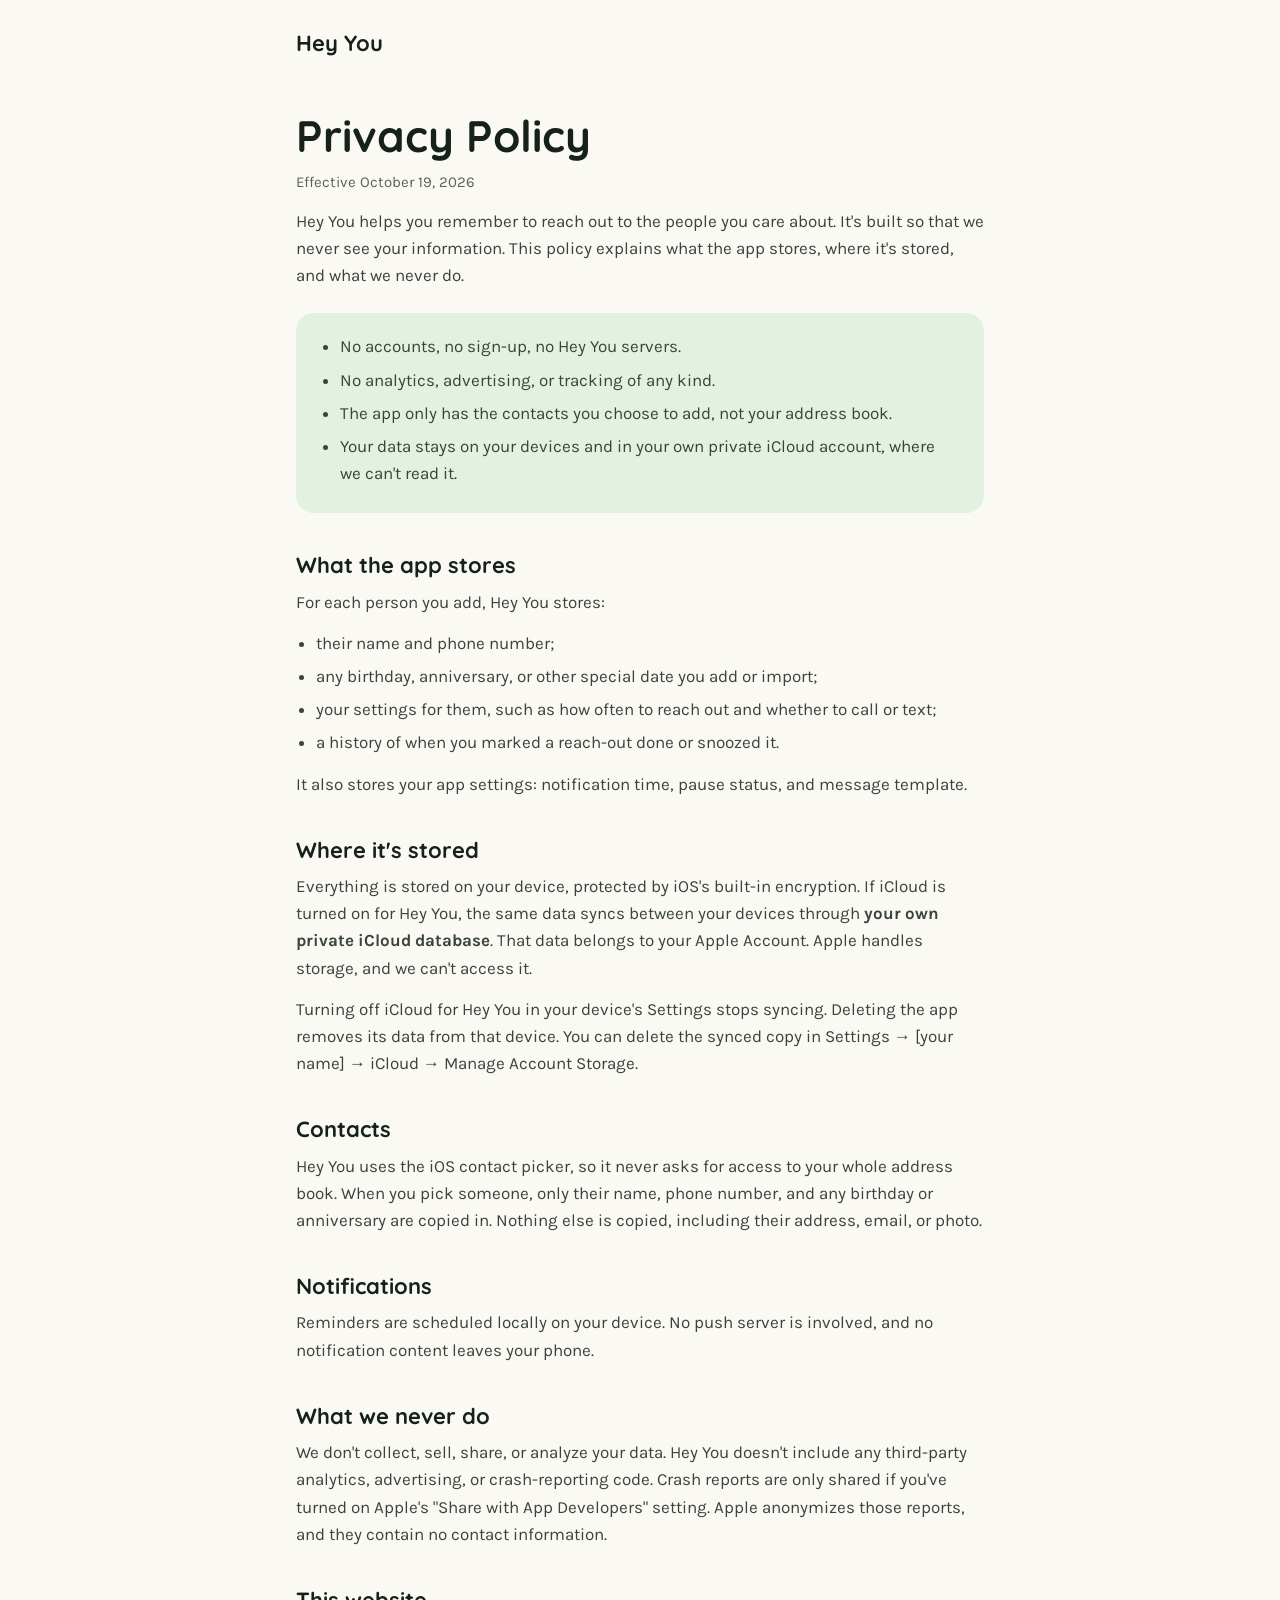
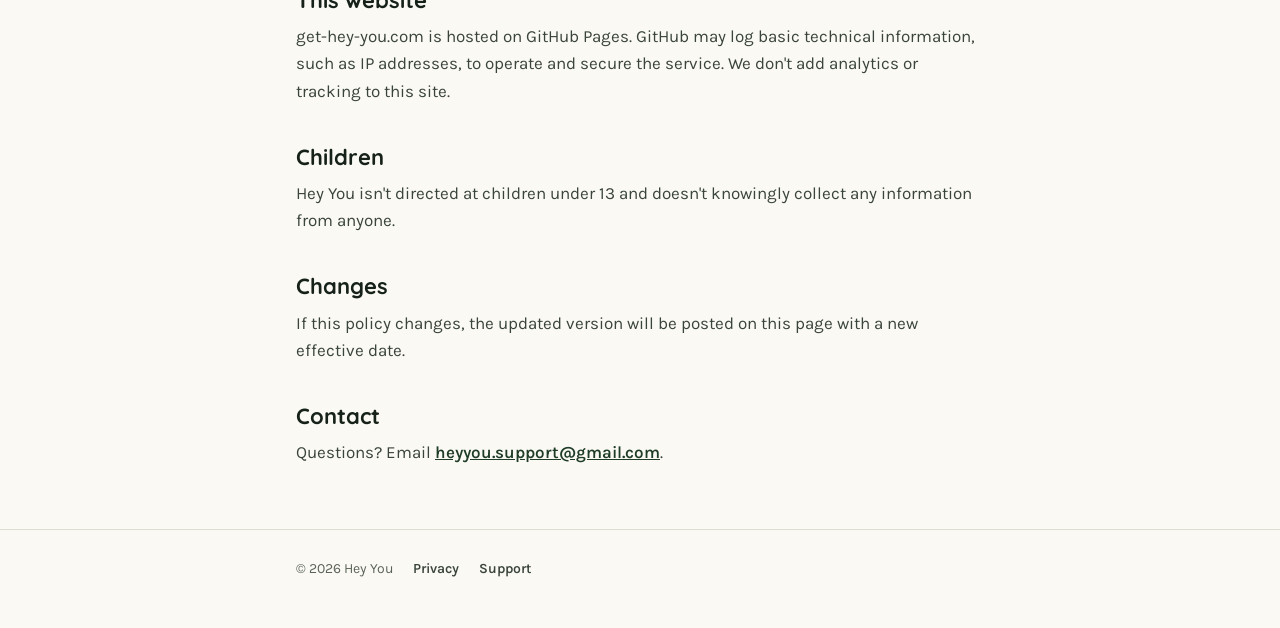
==== privacy/index.html @ 454496b2 "Add privacy policy and support pages Served at /privacy/ and /support/, linked from the homepage foo" ====
<!DOCTYPE html>
<html lang="en">
<head>
<meta charset="UTF-8">
<meta name="viewport" content="width=device-width, initial-scale=1.0">
<title>Privacy Policy — Hey You</title>
<meta name="description" content="How Hey You handles your data: no accounts, no tracking, and only the contacts you choose, kept on your devices and in your own iCloud.">
<link rel="preconnect" href="https://fonts.googleapis.com">
<link rel="preconnect" href="https://fonts.gstatic.com" crossorigin>
<link href="https://fonts.googleapis.com/css2?family=Quicksand:wght@500;600;700&family=Karla:wght@400;500;700&display=swap" rel="stylesheet">
<link rel="stylesheet" href="/legal.css">
</head>
<body>

<header class="site-header">
  <div class="wrap">
    <a class="wordmark" href="/">Hey You</a>
  </div>
</header>

<main>
<div class="wrap">
<h1>Privacy Policy</h1>
<p class="meta">Effective October 19, 2026</p>

<p>Hey You helps you remember to reach out to the people you care about. It's built so that we never see your information. This policy explains what the app stores, where it's stored, and what we never do.</p>

<div class="summary">
<ul>
  <li>No accounts, no sign-up, no Hey You servers.</li>
  <li>No analytics, advertising, or tracking of any kind.</li>
  <li>The app only has the contacts you choose to add, not your address book.</li>
  <li>Your data stays on your devices and in your own private iCloud account, where we can't read it.</li>
</ul>
</div>

<h2>What the app stores</h2>
<p>For each person you add, Hey You stores:</p>
<ul>
  <li>their name and phone number;</li>
  <li>any birthday, anniversary, or other special date you add or import;</li>
  <li>your settings for them, such as how often to reach out and whether to call or text;</li>
  <li>a history of when you marked a reach-out done or snoozed it.</li>
</ul>
<p>It also stores your app settings: notification time, pause status, and message template.</p>

<h2>Where it's stored</h2>
<p>Everything is stored on your device, protected by iOS's built-in encryption. If iCloud is turned on for Hey You, the same data syncs between your devices through <strong>your own private iCloud database</strong>. That data belongs to your Apple Account. Apple handles storage, and we can't access it.</p>
<p>Turning off iCloud for Hey You in your device's Settings stops syncing. Deleting the app removes its data from that device. You can delete the synced copy in Settings → [your name] → iCloud → Manage Account Storage.</p>

<h2>Contacts</h2>
<p>Hey You uses the iOS contact picker, so it never asks for access to your whole address book. When you pick someone, only their name, phone number, and any birthday or anniversary are copied in. Nothing else is copied, including their address, email, or photo.</p>

<h2>Notifications</h2>
<p>Reminders are scheduled locally on your device. No push server is involved, and no notification content leaves your phone.</p>

<h2>What we never do</h2>
<p>We don't collect, sell, share, or analyze your data. Hey You doesn't include any third-party analytics, advertising, or crash-reporting code. Crash reports are only shared if you've turned on Apple's "Share with App Developers" setting. Apple anonymizes those reports, and they contain no contact information.</p>

<h2>This website</h2>
<p>get-hey-you.com is hosted on GitHub Pages. GitHub may log basic technical information, such as IP addresses, to operate and secure the service. We don't add analytics or tracking to this site.</p>

<h2>Children</h2>
<p>Hey You isn't directed at children under 13 and doesn't knowingly collect any information from anyone.</p>

<h2>Changes</h2>
<p>If this policy changes, the updated version will be posted on this page with a new effective date.</p>

<h2>Contact</h2>
<p>Questions? Email <a href="mailto:heyyou.support@gmail.com">heyyou.support@gmail.com</a>.</p>
</div>
</main>

<footer class="site-footer">
  <div class="wrap">
    <span>&copy; 2026 Hey You</span>
    <a href="/privacy/">Privacy</a>
    <a href="/support/">Support</a>
  </div>
</footer>

</body>
</html>
---- legal.css ----
/* Shared styles for /privacy/ and /support/. Tokens match index.html. */
:root {
  --paper: #FAF9F4;
  --ink: #16211A;
  --ink-soft: #3A443C;
  --stone: #5B6357;
  --forest-700: #1F3D26;
  --forest-500: #3F7048;
  --mint-100: #E3F1E0;
  --line: #DEDCD0;
}

* { box-sizing: border-box; }

body {
  margin: 0;
  background: var(--paper);
  color: var(--ink);
  font-family: 'Karla', -apple-system, BlinkMacSystemFont, sans-serif;
  font-size: 17px;
  line-height: 1.6;
  -webkit-font-smoothing: antialiased;
}

h1, h2, h3 {
  font-family: 'Quicksand', -apple-system, sans-serif;
  font-weight: 700;
  line-height: 1.15;
}

a { color: var(--forest-700); font-weight: 600; }

.wrap {
  max-width: 720px;
  margin: 0 auto;
  padding: 0 16px;
}

.site-header { padding: 26px 0; }

.wordmark {
  font-family: 'Quicksand', sans-serif;
  font-weight: 700;
  font-size: 22px;
  text-decoration: none;
  color: var(--ink);
}

main { padding: 24px 0 48px; }

h1 { font-size: clamp(32px, 6vw, 44px); margin: 0 0 8px; }
h2 { font-size: 22px; margin: 40px 0 10px; }
h3 { font-size: 18px; margin: 28px 0 6px; }
p, ul { margin: 0 0 14px; color: var(--ink-soft); }
ul { padding-left: 1.2em; }
li { margin-bottom: 6px; }

.meta { color: var(--stone); font-size: 15px; }

.summary {
  background: var(--mint-100);
  border-radius: 18px;
  padding: 20px 24px;
  margin: 24px 0;
}
.summary ul { margin: 0; }

.site-footer {
  border-top: 1px solid var(--line);
  padding: 28px 0 48px;
  font-size: 14px;
  color: var(--stone);
}
.site-footer .wrap {
  display: flex;
  flex-wrap: wrap;
  gap: 8px 20px;
}
.site-footer a {
  color: var(--ink-soft);
  text-decoration: none;
}
.site-footer a:hover { color: var(--forest-700); }
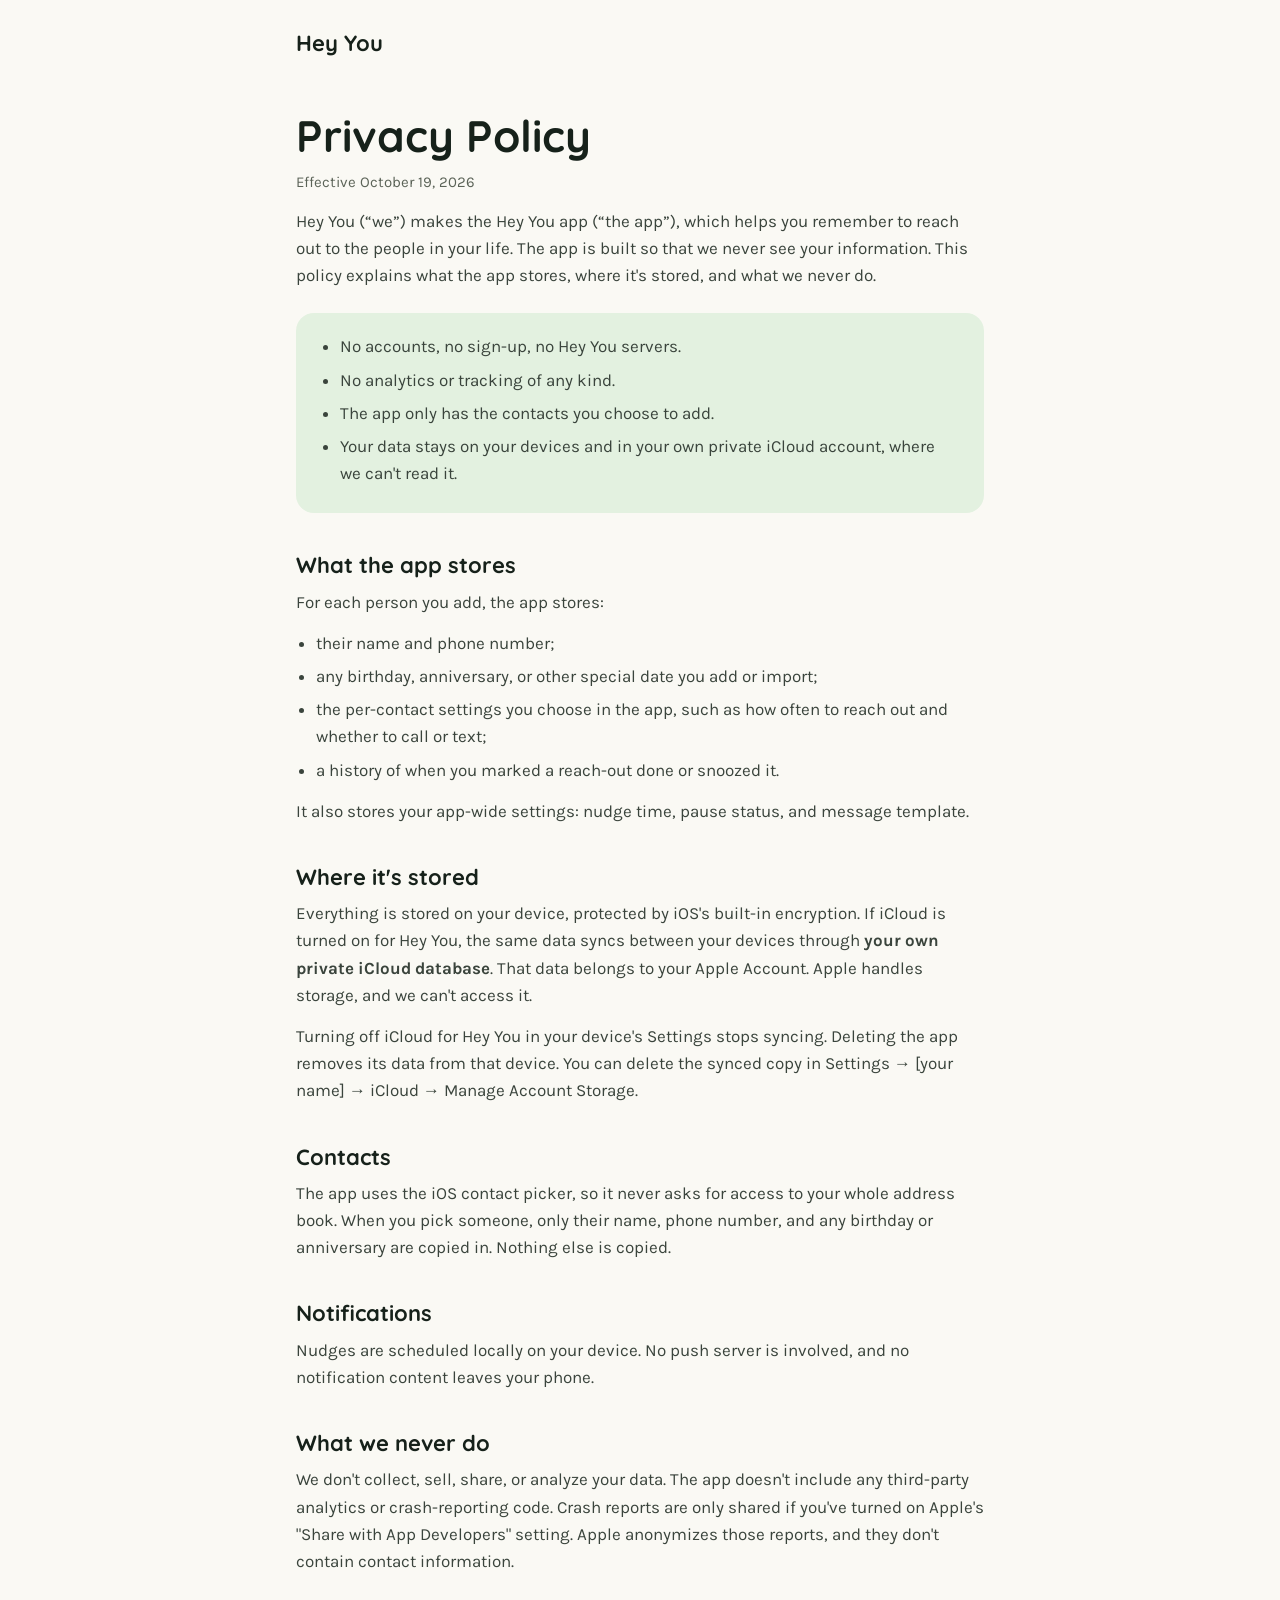
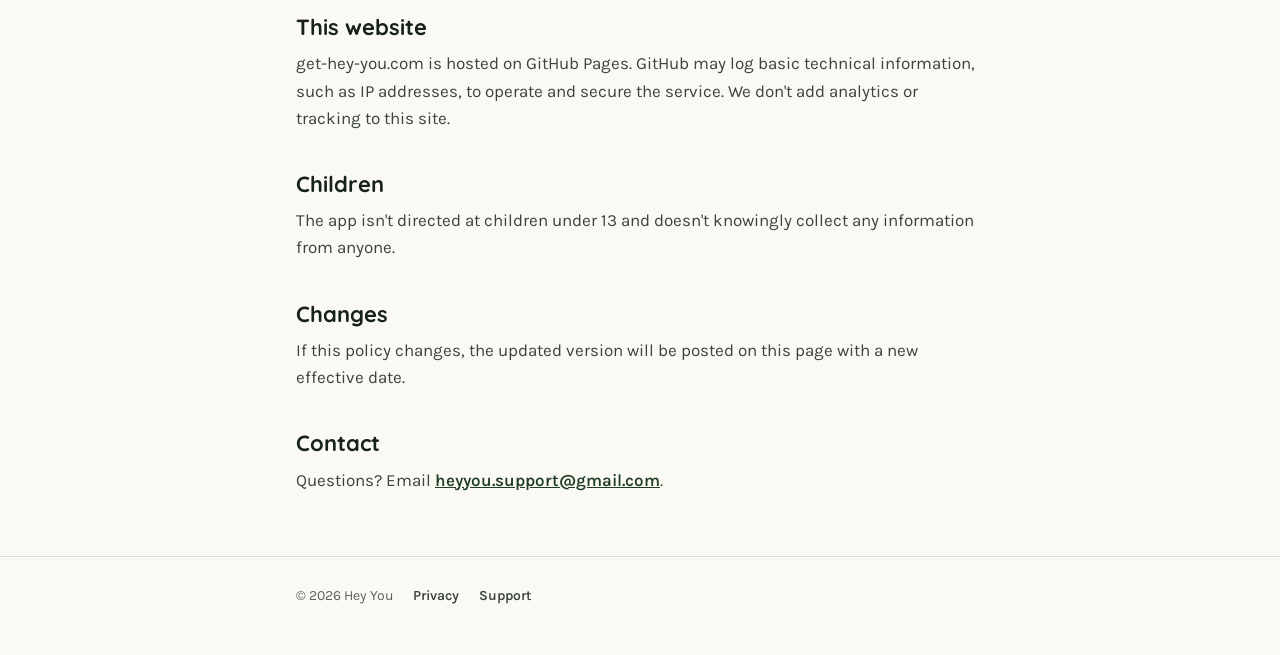
==== commit e6679e21: "Revise privacy and support copy Your edits, plus: define Hey You ("we") and the app once and use tho" ====
--- a/privacy/index.html
+++ b/privacy/index.html
@@ -23,45 +23,45 @@
 <h1>Privacy Policy</h1>
 <p class="meta">Effective October 19, 2026</p>
 
-<p>Hey You helps you remember to reach out to the people you care about. It's built so that we never see your information. This policy explains what the app stores, where it's stored, and what we never do.</p>
+<p>Hey You (“we”) makes the Hey You app (“the app”), which helps you remember to reach out to the people in your life. The app is built so that we never see your information. This policy explains what the app stores, where it's stored, and what we never do.</p>
 
 <div class="summary">
 <ul>
   <li>No accounts, no sign-up, no Hey You servers.</li>
-  <li>No analytics, advertising, or tracking of any kind.</li>
-  <li>The app only has the contacts you choose to add, not your address book.</li>
+  <li>No analytics or tracking of any kind.</li>
+  <li>The app only has the contacts you choose to add.</li>
   <li>Your data stays on your devices and in your own private iCloud account, where we can't read it.</li>
 </ul>
 </div>
 
 <h2>What the app stores</h2>
-<p>For each person you add, Hey You stores:</p>
+<p>For each person you add, the app stores:</p>
 <ul>
   <li>their name and phone number;</li>
   <li>any birthday, anniversary, or other special date you add or import;</li>
-  <li>your settings for them, such as how often to reach out and whether to call or text;</li>
+  <li>the per-contact settings you choose in the app, such as how often to reach out and whether to call or text;</li>
   <li>a history of when you marked a reach-out done or snoozed it.</li>
 </ul>
-<p>It also stores your app settings: notification time, pause status, and message template.</p>
+<p>It also stores your app-wide settings: nudge time, pause status, and message template.</p>
 
 <h2>Where it's stored</h2>
 <p>Everything is stored on your device, protected by iOS's built-in encryption. If iCloud is turned on for Hey You, the same data syncs between your devices through <strong>your own private iCloud database</strong>. That data belongs to your Apple Account. Apple handles storage, and we can't access it.</p>
 <p>Turning off iCloud for Hey You in your device's Settings stops syncing. Deleting the app removes its data from that device. You can delete the synced copy in Settings → [your name] → iCloud → Manage Account Storage.</p>
 
 <h2>Contacts</h2>
-<p>Hey You uses the iOS contact picker, so it never asks for access to your whole address book. When you pick someone, only their name, phone number, and any birthday or anniversary are copied in. Nothing else is copied, including their address, email, or photo.</p>
+<p>The app uses the iOS contact picker, so it never asks for access to your whole address book. When you pick someone, only their name, phone number, and any birthday or anniversary are copied in. Nothing else is copied.</p>
 
 <h2>Notifications</h2>
-<p>Reminders are scheduled locally on your device. No push server is involved, and no notification content leaves your phone.</p>
+<p>Nudges are scheduled locally on your device. No push server is involved, and no notification content leaves your phone.</p>
 
 <h2>What we never do</h2>
-<p>We don't collect, sell, share, or analyze your data. Hey You doesn't include any third-party analytics, advertising, or crash-reporting code. Crash reports are only shared if you've turned on Apple's "Share with App Developers" setting. Apple anonymizes those reports, and they contain no contact information.</p>
+<p>We don't collect, sell, share, or analyze your data. The app doesn't include any third-party analytics or crash-reporting code. Crash reports are only shared if you've turned on Apple's "Share with App Developers" setting. Apple anonymizes those reports, and they don't contain contact information.</p>
 
 <h2>This website</h2>
 <p>get-hey-you.com is hosted on GitHub Pages. GitHub may log basic technical information, such as IP addresses, to operate and secure the service. We don't add analytics or tracking to this site.</p>
 
 <h2>Children</h2>
-<p>Hey You isn't directed at children under 13 and doesn't knowingly collect any information from anyone.</p>
+<p>The app isn't directed at children under 13 and doesn't knowingly collect any information from anyone.</p>
 
 <h2>Changes</h2>
 <p>If this policy changes, the updated version will be posted on this page with a new effective date.</p>
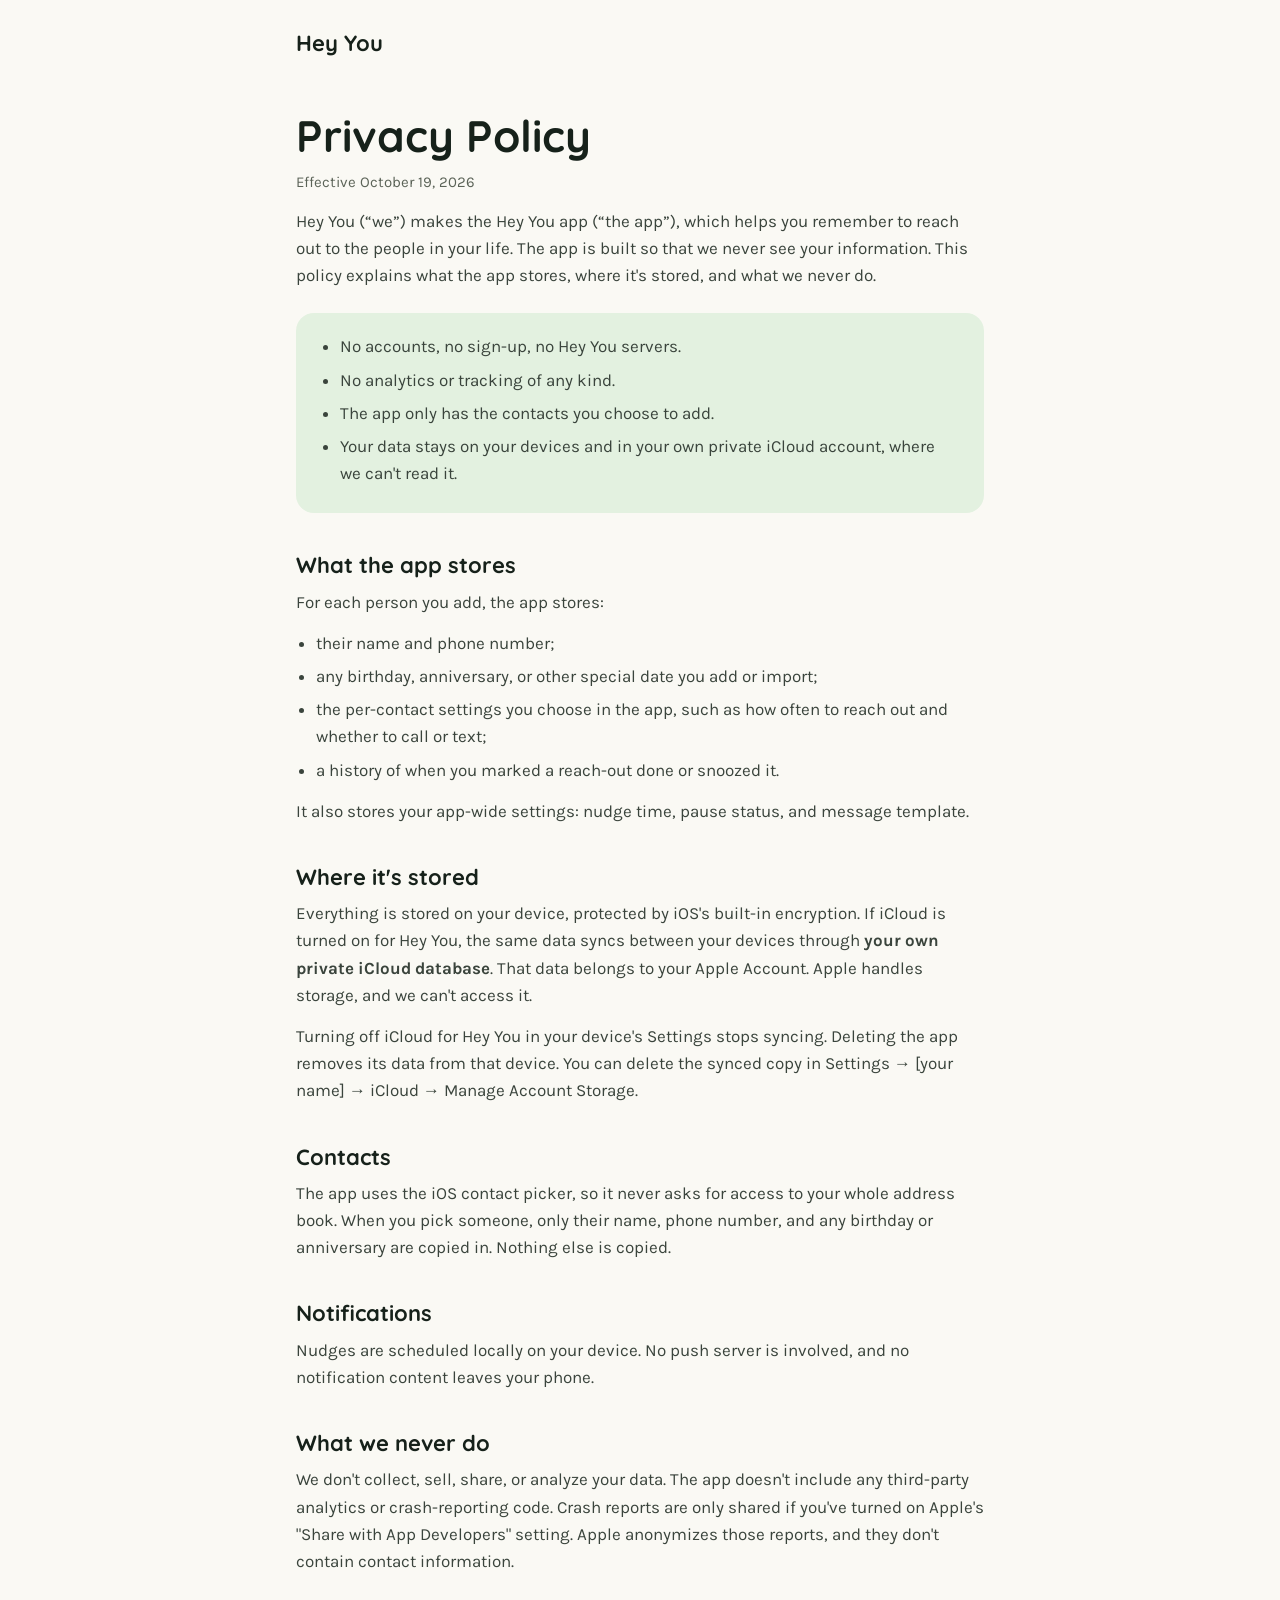
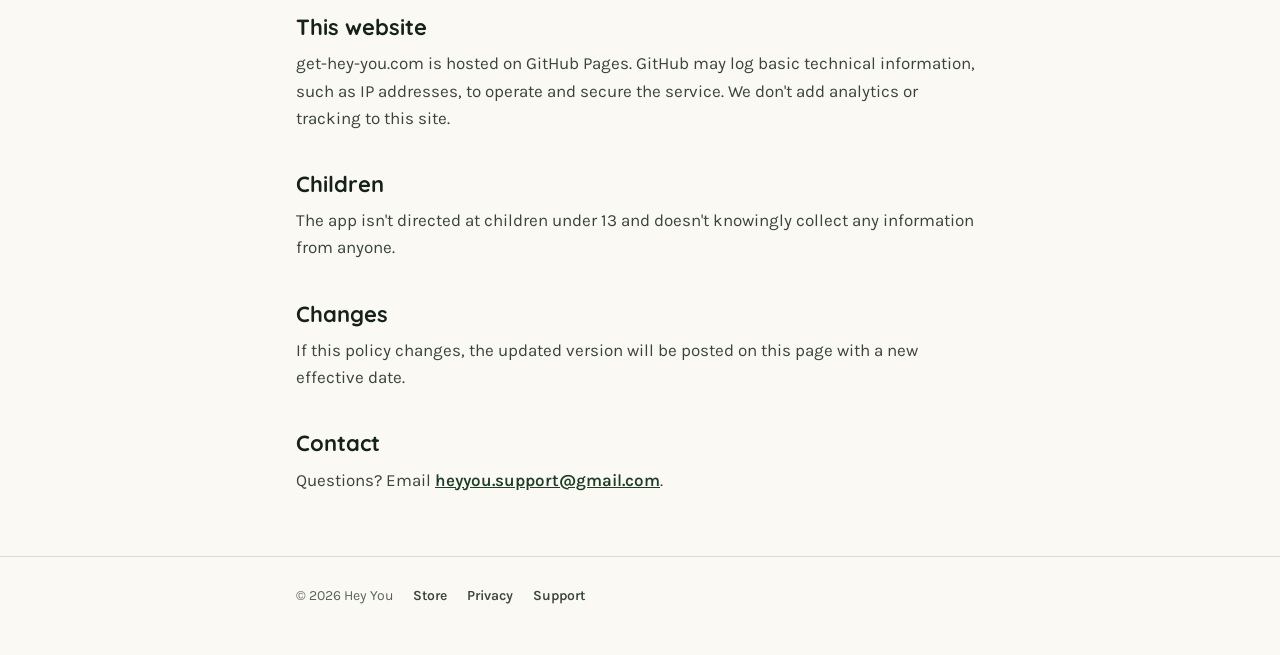
==== commit 781b8400: "Add Store page with the Hey You Weekly Planner Co-Authored-By: Claude Opus 5.5 <noreply@anthropic.co" ====
--- a/privacy/index.html
+++ b/privacy/index.html
@@ -74,6 +74,7 @@
 <footer class="site-footer">
   <div class="wrap">
     <span>&copy; 2026 Hey You</span>
+    <a href="/store/">Store</a>
     <a href="/privacy/">Privacy</a>
     <a href="/support/">Support</a>
   </div>
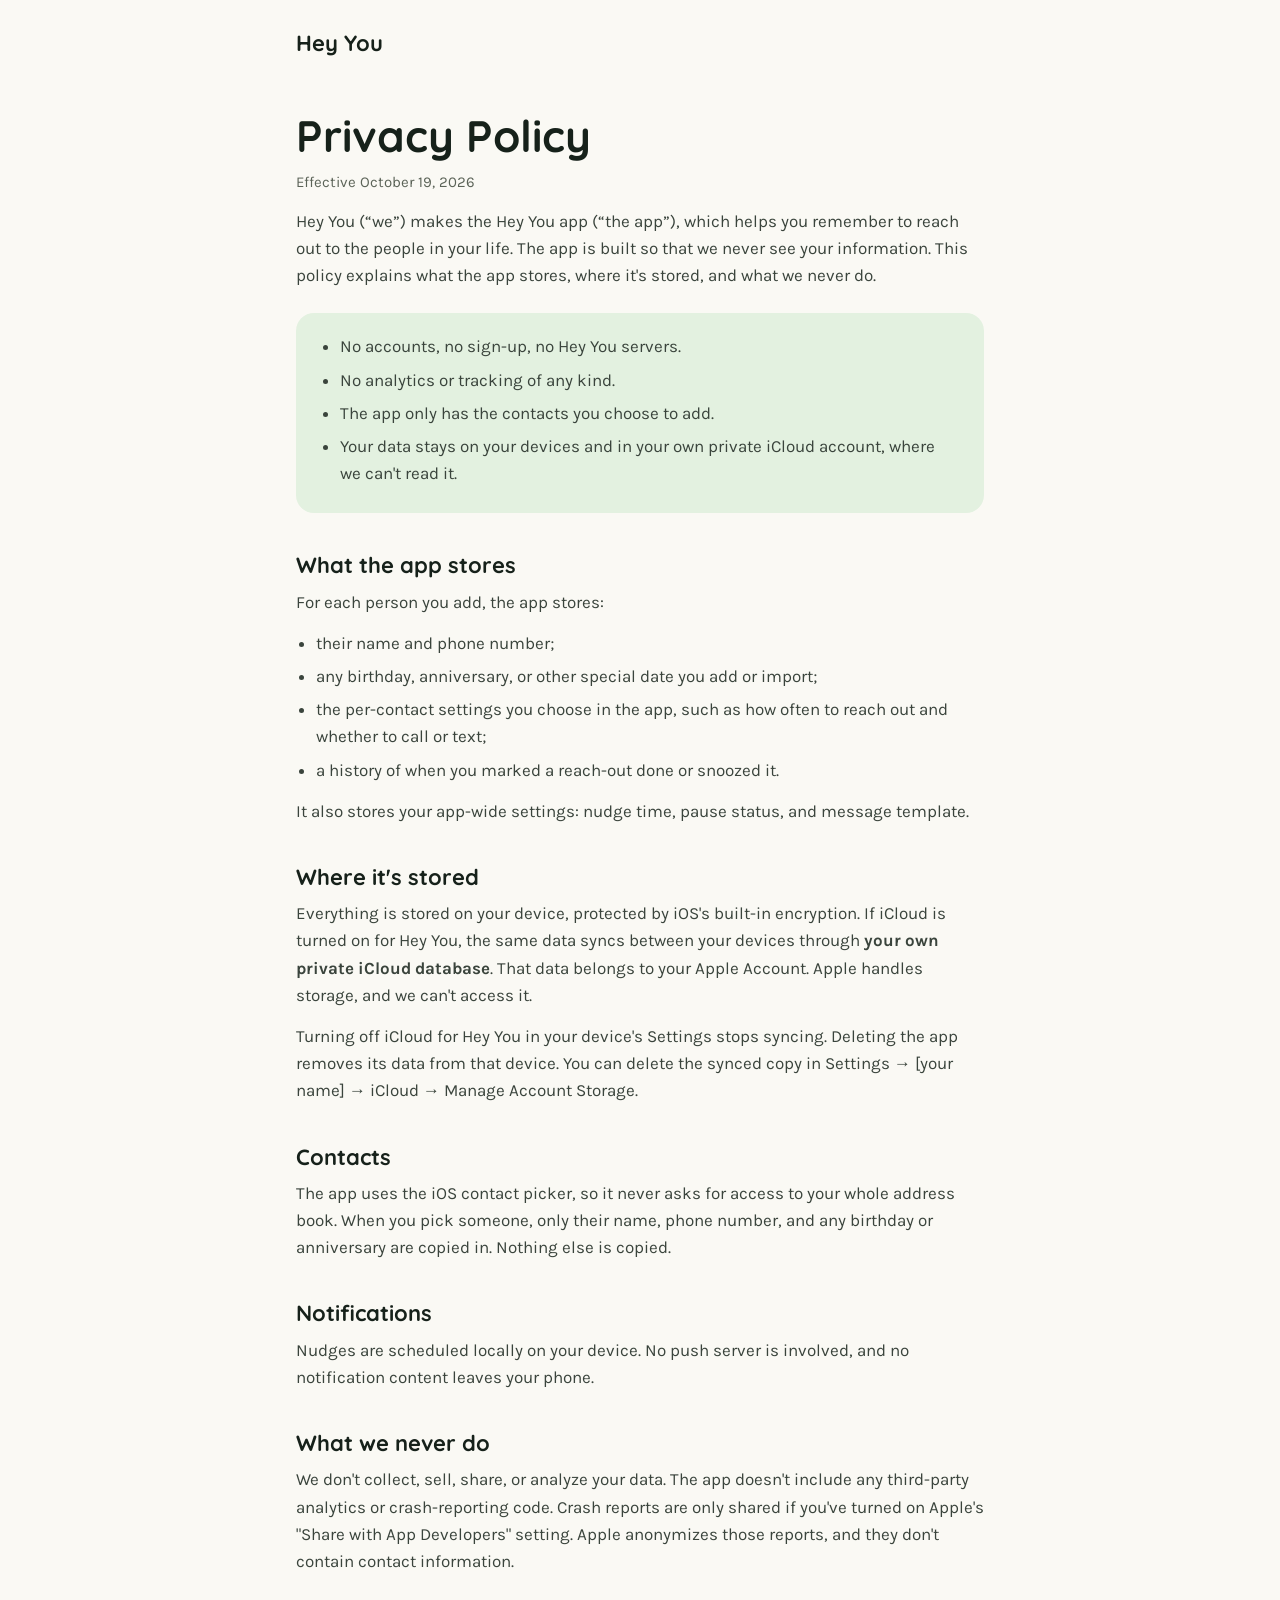
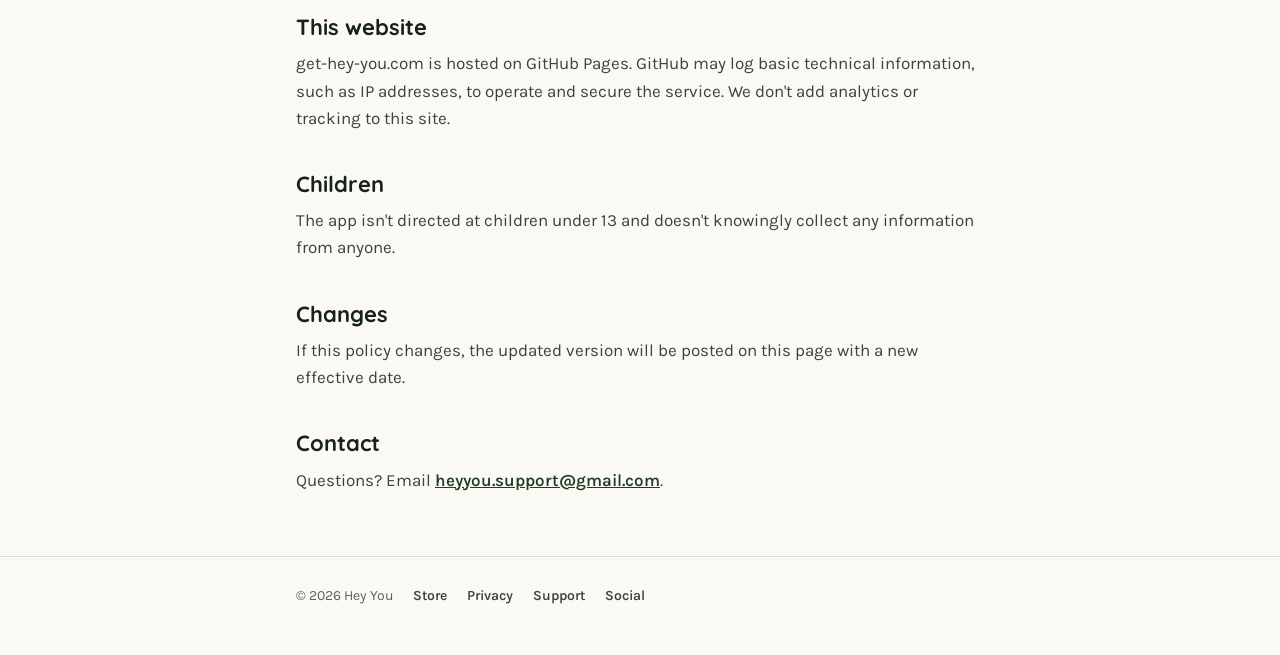
==== commit 0fd743d3: "Add social links page and update Store copy - New /links/ page with YouTube, Instagram, TikTok, and " ====
--- a/privacy/index.html
+++ b/privacy/index.html
@@ -77,6 +77,7 @@
     <a href="/store/">Store</a>
     <a href="/privacy/">Privacy</a>
     <a href="/support/">Support</a>
+    <a href="/links/">Social</a>
   </div>
 </footer>
 
